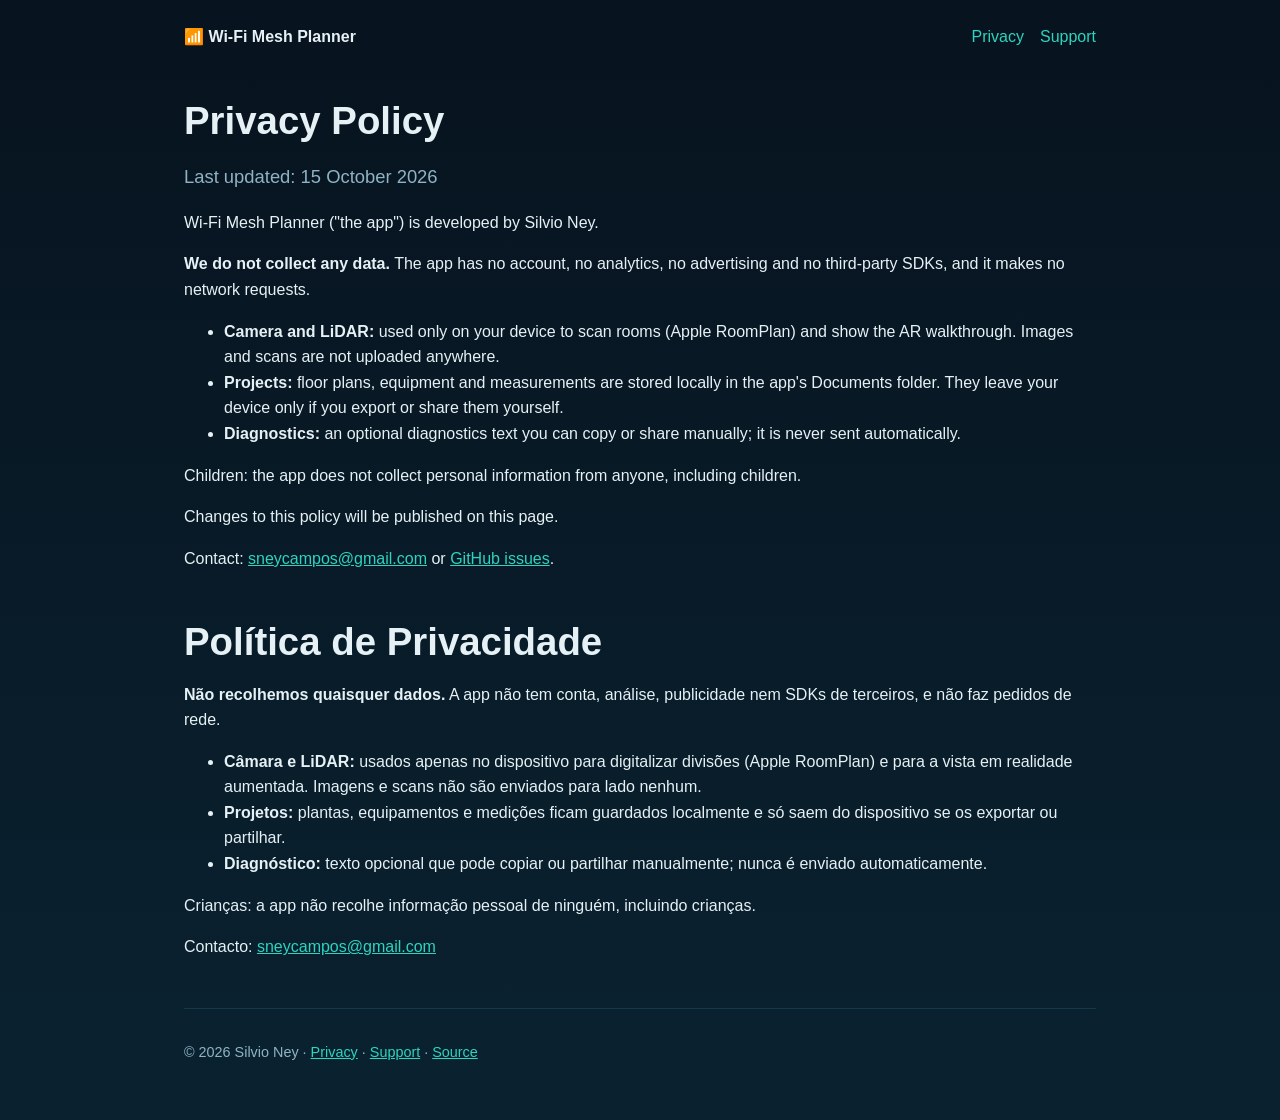
==== site/privacy/index.html @ 66caca3c "Add static site (landing, privacy, support) for Cloudflare Pages" ====
<!doctype html><html lang="en"><head><meta charset=utf-8><meta name=viewport content="width=device-width,initial-scale=1"><title>Privacy Policy — Wi-Fi Mesh Planner</title><style>:root{--bg:#07131f;--card:#0d2233;--teal:#2dd4bf;--t:#e6f1f5;--m:#8fb3c4}*{box-sizing:border-box}body{margin:0;font:16px/1.6 -apple-system,BlinkMacSystemFont,"Segoe UI",Roboto,sans-serif;background:linear-gradient(180deg,#07131f,#0a2230);color:var(--t)}a{color:var(--teal)}.w{max-width:960px;margin:0 auto;padding:24px}nav{display:flex;justify-content:space-between;align-items:center}nav a{margin-left:16px;text-decoration:none}h1{font-size:2.4rem;line-height:1.2;margin:48px 0 8px}.lead{color:var(--m);font-size:1.15rem}.shots{display:flex;gap:16px;overflow-x:auto;padding:24px 0}.shots img{height:520px;border-radius:24px;box-shadow:0 10px 30px #0008}.grid{display:grid;grid-template-columns:repeat(auto-fit,minmax(220px,1fr));gap:16px}.c{background:var(--card);border:1px solid #16384c;border-radius:16px;padding:18px}footer{color:var(--m);font-size:.9rem;padding:32px 0;border-top:1px solid #16384c;margin-top:48px}</style></head><body><div class=w><nav><a href=/ style="margin:0;font-weight:700;color:#e6f1f5">📶 Wi-Fi Mesh Planner</a><span><a href=/privacy>Privacy</a><a href=/support>Support</a></span></nav>
<h1>Privacy Policy</h1><p class=lead>Last updated: 15 October 2026</p>
<p>Wi-Fi Mesh Planner ("the app") is developed by Silvio Ney.</p><p><b>We do not collect any data.</b> The app has no account, no analytics, no advertising and no third-party SDKs, and it makes no network requests.</p>
<ul><li><b>Camera and LiDAR:</b> used only on your device to scan rooms (Apple RoomPlan) and show the AR walkthrough. Images and scans are not uploaded anywhere.</li><li><b>Projects:</b> floor plans, equipment and measurements are stored locally in the app's Documents folder. They leave your device only if you export or share them yourself.</li><li><b>Diagnostics:</b> an optional diagnostics text you can copy or share manually; it is never sent automatically.</li></ul>
<p>Children: the app does not collect personal information from anyone, including children.</p><p>Changes to this policy will be published on this page.</p>
<p>Contact: <a href="mailto:sneycampos@gmail.com">sneycampos@gmail.com</a> or <a href="https://github.com/sneycampos/signal-ios/issues">GitHub issues</a>.</p>
<h1 id=pt lang=pt-PT>Política de Privacidade</h1><div lang=pt-PT><p><b>Não recolhemos quaisquer dados.</b> A app não tem conta, análise, publicidade nem SDKs de terceiros, e não faz pedidos de rede.</p><ul><li><b>Câmara e LiDAR:</b> usados apenas no dispositivo para digitalizar divisões (Apple RoomPlan) e para a vista em realidade aumentada. Imagens e scans não são enviados para lado nenhum.</li><li><b>Projetos:</b> plantas, equipamentos e medições ficam guardados localmente e só saem do dispositivo se os exportar ou partilhar.</li><li><b>Diagnóstico:</b> texto opcional que pode copiar ou partilhar manualmente; nunca é enviado automaticamente.</li></ul><p>Crianças: a app não recolhe informação pessoal de ninguém, incluindo crianças.</p><p>Contacto: <a href="mailto:sneycampos@gmail.com">sneycampos@gmail.com</a></p></div>
<footer>© 2026 Silvio Ney · <a href=/privacy>Privacy</a> · <a href=/support>Support</a> · <a href="https://github.com/sneycampos/signal-ios">Source</a></footer></div></body></html>
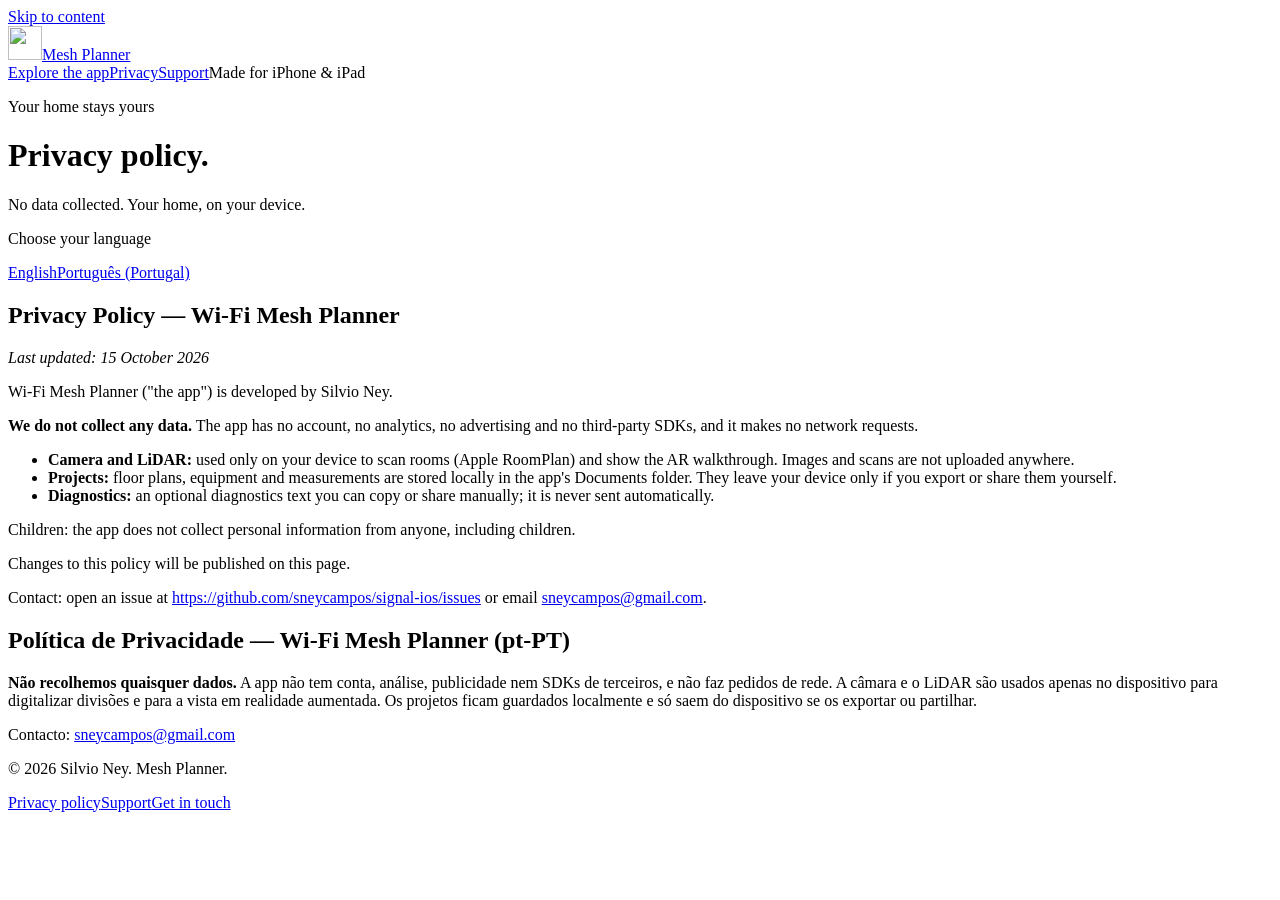
==== commit 105c6dee: "Site: new static website" ====
--- a/site/privacy/index.html
+++ b/site/privacy/index.html
@@ -1,8 +1,59 @@
-<!doctype html><html lang="en"><head><meta charset=utf-8><meta name=viewport content="width=device-width,initial-scale=1"><title>Privacy Policy — Wi-Fi Mesh Planner</title><style>:root{--bg:#07131f;--card:#0d2233;--teal:#2dd4bf;--t:#e6f1f5;--m:#8fb3c4}*{box-sizing:border-box}body{margin:0;font:16px/1.6 -apple-system,BlinkMacSystemFont,"Segoe UI",Roboto,sans-serif;background:linear-gradient(180deg,#07131f,#0a2230);color:var(--t)}a{color:var(--teal)}.w{max-width:960px;margin:0 auto;padding:24px}nav{display:flex;justify-content:space-between;align-items:center}nav a{margin-left:16px;text-decoration:none}h1{font-size:2.4rem;line-height:1.2;margin:48px 0 8px}.lead{color:var(--m);font-size:1.15rem}.shots{display:flex;gap:16px;overflow-x:auto;padding:24px 0}.shots img{height:520px;border-radius:24px;box-shadow:0 10px 30px #0008}.grid{display:grid;grid-template-columns:repeat(auto-fit,minmax(220px,1fr));gap:16px}.c{background:var(--card);border:1px solid #16384c;border-radius:16px;padding:18px}footer{color:var(--m);font-size:.9rem;padding:32px 0;border-top:1px solid #16384c;margin-top:48px}</style></head><body><div class=w><nav><a href=/ style="margin:0;font-weight:700;color:#e6f1f5">📶 Wi-Fi Mesh Planner</a><span><a href=/privacy>Privacy</a><a href=/support>Support</a></span></nav>
-<h1>Privacy Policy</h1><p class=lead>Last updated: 15 October 2026</p>
-<p>Wi-Fi Mesh Planner ("the app") is developed by Silvio Ney.</p><p><b>We do not collect any data.</b> The app has no account, no analytics, no advertising and no third-party SDKs, and it makes no network requests.</p>
-<ul><li><b>Camera and LiDAR:</b> used only on your device to scan rooms (Apple RoomPlan) and show the AR walkthrough. Images and scans are not uploaded anywhere.</li><li><b>Projects:</b> floor plans, equipment and measurements are stored locally in the app's Documents folder. They leave your device only if you export or share them yourself.</li><li><b>Diagnostics:</b> an optional diagnostics text you can copy or share manually; it is never sent automatically.</li></ul>
-<p>Children: the app does not collect personal information from anyone, including children.</p><p>Changes to this policy will be published on this page.</p>
-<p>Contact: <a href="mailto:sneycampos@gmail.com">sneycampos@gmail.com</a> or <a href="https://github.com/sneycampos/signal-ios/issues">GitHub issues</a>.</p>
-<h1 id=pt lang=pt-PT>Política de Privacidade</h1><div lang=pt-PT><p><b>Não recolhemos quaisquer dados.</b> A app não tem conta, análise, publicidade nem SDKs de terceiros, e não faz pedidos de rede.</p><ul><li><b>Câmara e LiDAR:</b> usados apenas no dispositivo para digitalizar divisões (Apple RoomPlan) e para a vista em realidade aumentada. Imagens e scans não são enviados para lado nenhum.</li><li><b>Projetos:</b> plantas, equipamentos e medições ficam guardados localmente e só saem do dispositivo se os exportar ou partilhar.</li><li><b>Diagnóstico:</b> texto opcional que pode copiar ou partilhar manualmente; nunca é enviado automaticamente.</li></ul><p>Crianças: a app não recolhe informação pessoal de ninguém, incluindo crianças.</p><p>Contacto: <a href="mailto:sneycampos@gmail.com">sneycampos@gmail.com</a></p></div>
-<footer>© 2026 Silvio Ney · <a href=/privacy>Privacy</a> · <a href=/support>Support</a> · <a href="https://github.com/sneycampos/signal-ios">Source</a></footer></div></body></html>
+<!doctype html>
+<html lang="en">
+<head>
+  <meta charset="utf-8">
+  <meta name="viewport" content="width=device-width, initial-scale=1">
+  <title>Privacy Policy | Wi-Fi Mesh Planner: LiDAR Scan</title>
+  <meta name="description" content="Mesh Planner's privacy policy in English and Portuguese (pt-PT). No data collected. Scans, floor plans and measurements stay on your device.">
+  <meta name="theme-color" content="#f3f6f5" media="(prefers-color-scheme: light)">
+  <meta name="theme-color" content="#111f20" media="(prefers-color-scheme: dark)">
+  <link rel="canonical" href="https://wifi-mesh-planner.pages.dev/privacy/">
+  <meta property="og:type" content="website">
+  <meta property="og:site_name" content="Mesh Planner">
+  <meta property="og:title" content="Privacy Policy | Mesh Planner">
+  <meta property="og:description" content="No data collected. Read the privacy policy in English and Portuguese (pt-PT).">
+  <meta property="og:url" content="https://wifi-mesh-planner.pages.dev/privacy/">
+  <meta property="og:image" content="https://wifi-mesh-planner.pages.dev/img/ipad-perspective-1320.webp">
+  <meta property="og:image:alt" content="Mesh Planner's 3D Wi-Fi heatmap on iPad.">
+  <meta name="twitter:card" content="summary_large_image">
+  <meta name="twitter:title" content="Privacy Policy | Mesh Planner">
+  <meta name="twitter:description" content="No data collected. Privacy policy in English and Portuguese (pt-PT).">
+  <meta name="twitter:image" content="https://wifi-mesh-planner.pages.dev/img/ipad-perspective-1320.webp">
+  <meta name="twitter:image:alt" content="Mesh Planner's 3D Wi-Fi heatmap on iPad.">
+  <link rel="icon" href="/favicon.svg" type="image/svg+xml">
+  <link rel="apple-touch-icon" href="/apple-touch-icon.png">
+  <link rel="stylesheet" href="/styles.css">
+</head>
+<body>
+  <a class="skip-link" href="#main">Skip to content</a>
+  <header class="site-header wrap"><a class="brand" href="/" aria-label="Mesh Planner home"><img src="/favicon.svg" width="34" height="34" alt="">Mesh Planner</a><nav class="site-nav" aria-label="Main navigation"><a class="product-nav" href="/#explore">Explore the app</a><a href="/privacy/" aria-current="page">Privacy</a><a href="/support/">Support</a><span class="nav-status">Made for iPhone &amp; iPad</span></nav></header>
+  <main id="main" class="wrap">
+    <div class="page-heading"><p class="eyebrow">Your home stays yours</p><h1>Privacy policy.</h1><p>No data collected. Your home, on your device.</p></div>
+    <div class="document-layout">
+      <nav class="document-nav" aria-label="Policy languages"><p class="eyebrow">Choose your language</p><a href="#english" lang="en">English</a><a href="#portugues" lang="pt-PT">Português (Portugal)</a></nav>
+      <div class="prose">
+        <section id="english" lang="en" aria-labelledby="english-title">
+          <h2 id="english-title">Privacy Policy — Wi-Fi Mesh Planner</h2>
+          <p class="updated"><em>Last updated: <time datetime="2026-10-15">15 October 2026</time></em></p>
+          <p>Wi-Fi Mesh Planner ("the app") is developed by Silvio Ney.</p>
+          <p><strong>We do not collect any data.</strong> The app has no account, no analytics, no advertising and no third-party SDKs, and it makes no network requests.</p>
+          <ul>
+            <li><strong>Camera and LiDAR:</strong> used only on your device to scan rooms (Apple RoomPlan) and show the AR walkthrough. Images and scans are not uploaded anywhere.</li>
+            <li><strong>Projects:</strong> floor plans, equipment and measurements are stored locally in the app's Documents folder. They leave your device only if you export or share them yourself.</li>
+            <li><strong>Diagnostics:</strong> an optional diagnostics text you can copy or share manually; it is never sent automatically.</li>
+          </ul>
+          <p>Children: the app does not collect personal information from anyone, including children.</p>
+          <p>Changes to this policy will be published on this page.</p>
+          <p>Contact: open an issue at <a href="https://github.com/sneycampos/signal-ios/issues">https://github.com/sneycampos/signal-ios/issues</a> or email <a href="mailto:sneycampos@gmail.com">sneycampos@gmail.com</a>.</p>
+        </section>
+        <section id="portugues" lang="pt-PT" aria-labelledby="portugues-title">
+          <h2 id="portugues-title">Política de Privacidade — Wi-Fi Mesh Planner (pt-PT)</h2>
+          <p><strong>Não recolhemos quaisquer dados.</strong> A app não tem conta, análise, publicidade nem SDKs de terceiros, e não faz pedidos de rede. A câmara e o LiDAR são usados apenas no dispositivo para digitalizar divisões e para a vista em realidade aumentada. Os projetos ficam guardados localmente e só saem do dispositivo se os exportar ou partilhar.</p>
+          <p>Contacto: <a href="mailto:sneycampos@gmail.com">sneycampos@gmail.com</a></p>
+        </section>
+      </div>
+    </div>
+  </main>
+  <footer class="site-footer wrap"><p class="footer-caption">© 2026 Silvio Ney. Mesh Planner.</p><nav class="footer-links" aria-label="Footer navigation"><a href="/privacy/" aria-current="page">Privacy policy</a><a href="/support/">Support</a><a href="mailto:sneycampos@gmail.com">Get in touch</a></nav></footer>
+</body>
+</html>
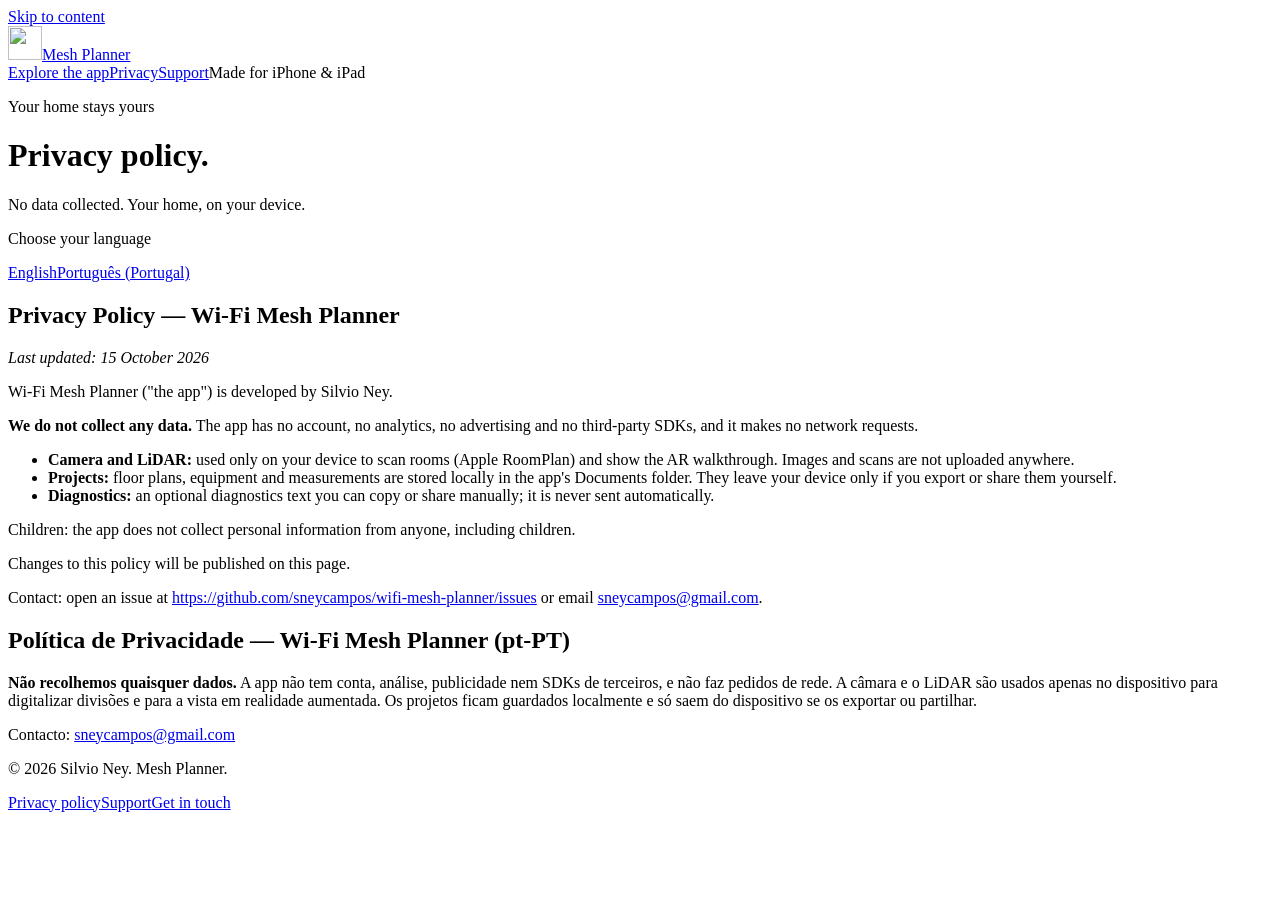
==== commit 5a09b307: "Update repo links to wifi-mesh-planner" ====
--- a/site/privacy/index.html
+++ b/site/privacy/index.html
@@ -7,18 +7,18 @@
   <meta name="description" content="Mesh Planner's privacy policy in English and Portuguese (pt-PT). No data collected. Scans, floor plans and measurements stay on your device.">
   <meta name="theme-color" content="#f3f6f5" media="(prefers-color-scheme: light)">
   <meta name="theme-color" content="#111f20" media="(prefers-color-scheme: dark)">
-  <link rel="canonical" href="https://wifi-mesh-planner.pages.dev/privacy/">
+  <link rel="canonical" href="https://wifi-mesh-planner.sney.eu/privacy/">
   <meta property="og:type" content="website">
   <meta property="og:site_name" content="Mesh Planner">
   <meta property="og:title" content="Privacy Policy | Mesh Planner">
   <meta property="og:description" content="No data collected. Read the privacy policy in English and Portuguese (pt-PT).">
-  <meta property="og:url" content="https://wifi-mesh-planner.pages.dev/privacy/">
-  <meta property="og:image" content="https://wifi-mesh-planner.pages.dev/img/ipad-perspective-1320.webp">
+  <meta property="og:url" content="https://wifi-mesh-planner.sney.eu/privacy/">
+  <meta property="og:image" content="https://wifi-mesh-planner.sney.eu/img/ipad-perspective-1320.webp">
   <meta property="og:image:alt" content="Mesh Planner's 3D Wi-Fi heatmap on iPad.">
   <meta name="twitter:card" content="summary_large_image">
   <meta name="twitter:title" content="Privacy Policy | Mesh Planner">
   <meta name="twitter:description" content="No data collected. Privacy policy in English and Portuguese (pt-PT).">
-  <meta name="twitter:image" content="https://wifi-mesh-planner.pages.dev/img/ipad-perspective-1320.webp">
+  <meta name="twitter:image" content="https://wifi-mesh-planner.sney.eu/img/ipad-perspective-1320.webp">
   <meta name="twitter:image:alt" content="Mesh Planner's 3D Wi-Fi heatmap on iPad.">
   <link rel="icon" href="/favicon.svg" type="image/svg+xml">
   <link rel="apple-touch-icon" href="/apple-touch-icon.png">
@@ -44,7 +44,7 @@
           </ul>
           <p>Children: the app does not collect personal information from anyone, including children.</p>
           <p>Changes to this policy will be published on this page.</p>
-          <p>Contact: open an issue at <a href="https://github.com/sneycampos/signal-ios/issues">https://github.com/sneycampos/signal-ios/issues</a> or email <a href="mailto:sneycampos@gmail.com">sneycampos@gmail.com</a>.</p>
+          <p>Contact: open an issue at <a href="https://github.com/sneycampos/wifi-mesh-planner/issues">https://github.com/sneycampos/wifi-mesh-planner/issues</a> or email <a href="mailto:sneycampos@gmail.com">sneycampos@gmail.com</a>.</p>
         </section>
         <section id="portugues" lang="pt-PT" aria-labelledby="portugues-title">
           <h2 id="portugues-title">Política de Privacidade — Wi-Fi Mesh Planner (pt-PT)</h2>
